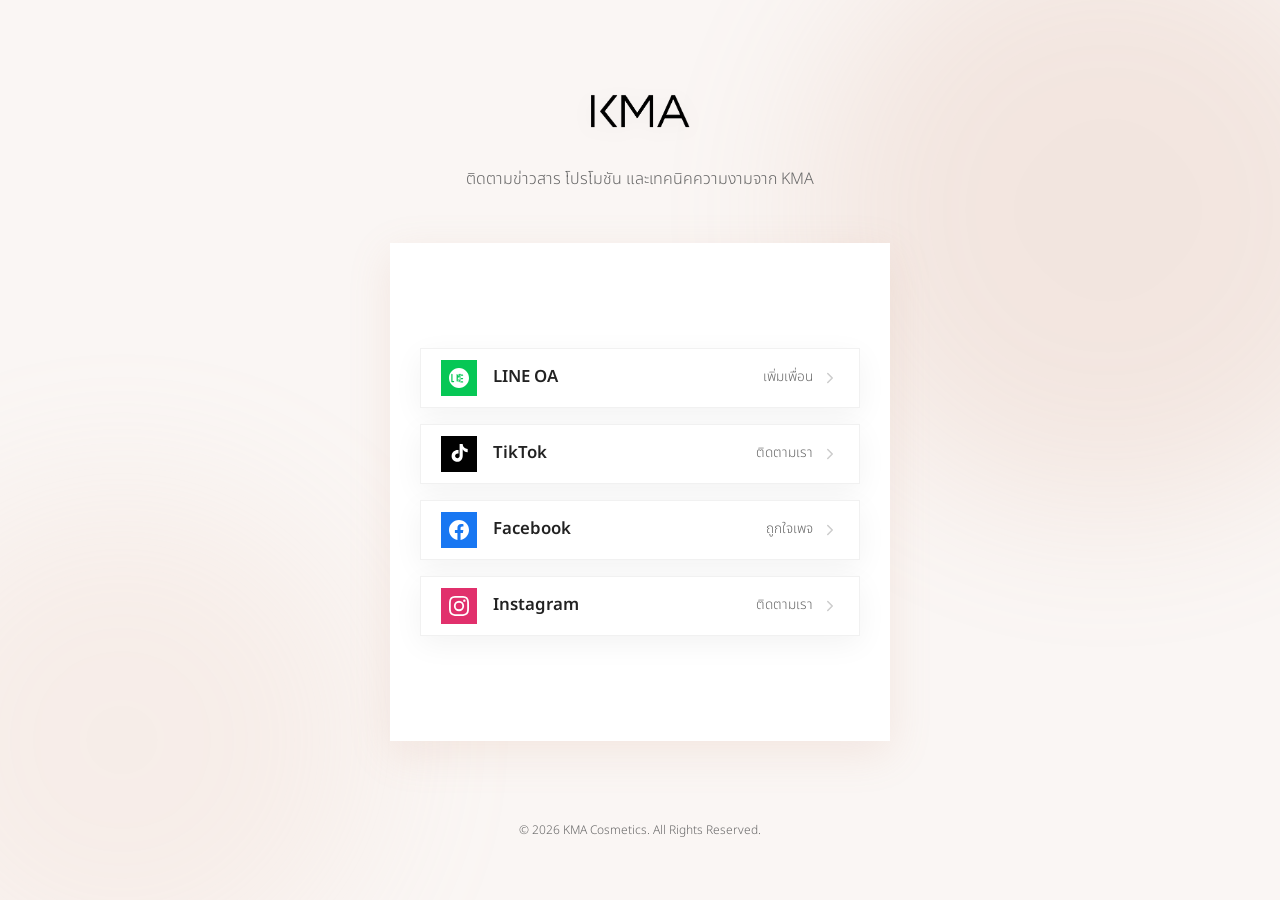
==== index.html @ 707985b0 "Add files via upload" ====
<!DOCTYPE html>
<html lang="th">
<head>
    <meta charset="UTF-8">
    <meta name="viewport" content="width=device-width, initial-scale=1.0">
    <title>KMA Cosmetics | Social Hub</title>
    
    <!-- Google Fonts -->
    <link rel="preconnect" href="https://fonts.googleapis.com">
    <link rel="preconnect" href="https://fonts.gstatic.com" crossorigin>
    <link href="https://fonts.googleapis.com/css2?family=Outfit:wght@300;400;600&family=Noto+Sans+Thai:wght@300;400;500;600;700&display=swap" rel="stylesheet">
    
    <!-- CSS Stylesheet -->
    <link rel="stylesheet" href="css/style.css">
    
    <!-- Favicon -->
    <link rel="icon" type="image/png" href="KMA_LOGO_Square.png">
</head>
<body>
    <div class="background-decor">
        <div class="circle circle-1"></div>
        <div class="circle circle-2"></div>
    </div>

    <div class="container">
        <header class="header animate-fade-in">
            <!-- KMA Logo Area (Using Brand Image Logo) -->
            <div class="logo-container">
                <img src="KMA_LOGO_Black_0.png" alt="KMA Cosmetics" class="kma-logo-img">
            </div>
            
            <!-- <h1 class="headline">Follow KMA</h1> -->
            <p class="subheadline">ติดตามข่าวสาร โปรโมชัน และเทคนิคความงามจาก KMA</p>
        </header>

        <main class="social-channels animate-slide-up">
            <!-- LINE OA -->
            <a href="#" class="social-btn line-btn" data-social="LINE" id="btn-line">
                <div class="icon-wrapper">
                    <!-- LINE SVG Icon (Corrected Standard Version) -->
                    <svg viewBox="0 0 16 16" class="social-icon" fill="currentColor">
                        <path d="M9.048 5.727c0-.282.229-.511.512-.511h1.246a.512.512 0 1 1 0 1.022H9.56v1.671h1.246a.512.512 0 1 1 0 1.022H9.56v1.73h1.246a.512.512 0 1 1 0 1.022H9.56a.512.512 0 0 1-.512-.512V5.727zM0 8c0 4.41 3.59 8 8 8 4.41 0 8-3.59 8-8s-3.59-8-8-8C3.59 0 0 3.59 0 8zm8.115-3.332a.498.498 0 0 1 .498.498v5.668a.498.498 0 0 1-.996 0V5.166a.498.498 0 0 1 .498-.498zm-4.004.498v5.668c0 .275-.223.498-.498.498H2.33a.498.498 0 0 1-.498-.498V5.166c0-.275.223-.498.498-.498a.498.498 0 0 1 .498.498v5.17h1.283zm1.968-.498a.498.498 0 0 1 .38.188l2.001 3.036v-2.726a.498.498 0 1 1 .996 0v5.668a.498.498 0 0 1-.383-.188l-1.998-3.035v2.725a.498.498 0 1 1-.996 0V5.166a.498.498 0 0 1 .498-.498z"/>
                    </svg>
                </div>
                <span class="social-name">LINE OA</span>
                <span class="social-action">เพิ่มเพื่อน</span>
                <div class="arrow-wrapper">
                    <svg viewBox="0 0 24 24" class="arrow-icon" fill="none" stroke="currentColor" stroke-width="2" stroke-linecap="round" stroke-linejoin="round">
                        <polyline points="9 18 15 12 9 6"></polyline>
                    </svg>
                </div>
            </a>

            <!-- TikTok -->
            <a href="#" class="social-btn tiktok-btn" data-social="TikTok" id="btn-tiktok">
                <div class="icon-wrapper">
                    <!-- TikTok SVG Icon -->
                    <svg viewBox="0 0 24 24" class="social-icon" fill="currentColor">
                        <path d="M12.525.02c1.31-.03 2.61-.01 3.91-.02.08 1.53.63 3.09 1.75 4.17 1.12 1.11 2.7 1.62 4.24 1.79v4.03c-1.44-.06-2.89-.52-4.06-1.39-.77-.57-1.39-1.33-1.89-2.18v7.58c.02 1.83-.53 3.69-1.72 5.07-1.45 1.75-3.88 2.62-6.13 2.22-2.28-.35-4.32-2.02-5.06-4.22-.96-2.73-.24-6.06 1.89-7.98 1.6-1.49 3.86-2.17 6-1.77v4.1c-1.12-.34-2.39-.08-3.23.74-.83.78-1.11 2.05-.68 3.12.39 1.05 1.51 1.78 2.62 1.71 1.25.02 2.37-.91 2.53-2.15.06-.5.03-1.02.03-1.52V.02z"/>
                    </svg>
                </div>
                <span class="social-name">TikTok</span>
                <span class="social-action">ติดตามเรา</span>
                <div class="arrow-wrapper">
                    <svg viewBox="0 0 24 24" class="arrow-icon" fill="none" stroke="currentColor" stroke-width="2" stroke-linecap="round" stroke-linejoin="round">
                        <polyline points="9 18 15 12 9 6"></polyline>
                    </svg>
                </div>
            </a>

            <!-- Facebook -->
            <a href="#" class="social-btn facebook-btn" data-social="Facebook" id="btn-facebook">
                <div class="icon-wrapper">
                    <!-- Facebook SVG Icon -->
                    <svg viewBox="0 0 24 24" class="social-icon" fill="currentColor">
                        <path d="M24 12.073c0-6.627-5.373-12-12-12s-12 5.373-12 12c0 5.99 4.388 10.954 10.125 11.854v-8.385H7.078v-3.47h3.047V9.43c0-3.007 1.792-4.669 4.533-4.669 1.312 0 2.686.235 2.686.235v2.953H15.83c-1.491 0-1.956.925-1.956 1.874v2.25h3.328l-.532 3.47h-2.796v8.385C19.612 23.027 24 18.062 24 12.073z"/>
                    </svg>
                </div>
                <span class="social-name">Facebook</span>
                <span class="social-action">ถูกใจเพจ</span>
                <div class="arrow-wrapper">
                    <svg viewBox="0 0 24 24" class="arrow-icon" fill="none" stroke="currentColor" stroke-width="2" stroke-linecap="round" stroke-linejoin="round">
                        <polyline points="9 18 15 12 9 6"></polyline>
                    </svg>
                </div>
            </a>

            <!-- Instagram -->
            <a href="#" class="social-btn instagram-btn" data-social="Instagram" id="btn-instagram">
                <div class="icon-wrapper">
                    <!-- Instagram SVG Icon -->
                    <svg viewBox="0 0 24 24" class="social-icon" fill="currentColor">
                        <path d="M12 2.163c3.204 0 3.584.012 4.85.07 3.252.148 4.771 1.691 4.919 4.919.058 1.265.069 1.645.069 4.849 0 3.205-.012 3.584-.069 4.849-.149 3.225-1.664 4.771-4.919 4.919-1.266.058-1.644.07-4.85.07-3.204 0-3.584-.012-4.849-.07-3.26-.149-4.771-1.699-4.919-4.92-.058-1.265-.07-1.644-.07-4.849 0-3.204.013-3.583.07-4.849.149-3.227 1.664-4.771 4.919-4.919 1.266-.057 1.645-.069 4.849-.069zM12 0C8.741 0 8.333.014 7.053.072 2.695.272.273 2.69.073 7.051.014 8.333 0 8.741 0 12c0 3.259.014 3.668.072 4.948.2 4.358 2.618 6.78 6.98 6.98 1.281.058 1.689.072 4.948.072 3.259 0 3.668-.014 4.948-.072 4.354-.2 6.782-2.618 6.979-6.98.059-1.28.073-1.689.073-4.948 0-3.259-.014-3.667-.072-4.947-.196-4.354-2.617-6.78-6.979-6.98C15.668.014 15.259 0 12 0zm0 5.838a6.162 6.162 0 1 0 0 12.324 6.162 6.162 0 0 0 0-12.324zM12 16a4 4 0 1 1 0-8 4 4 0 0 1 0 8zm6.406-11.845a1.44 1.44 0 1 0 0 2.881 1.44 1.44 0 0 0 0-2.881z"/>
                    </svg>
                </div>
                <span class="social-name">Instagram</span>
                <span class="social-action">ติดตามเรา</span>
                <div class="arrow-wrapper">
                    <svg viewBox="0 0 24 24" class="arrow-icon" fill="none" stroke="currentColor" stroke-width="2" stroke-linecap="round" stroke-linejoin="round">
                        <polyline points="9 18 15 12 9 6"></polyline>
                    </svg>
                </div>
            </a>
        </main>

        <footer class="footer animate-fade-in" style="animation-delay: 0.4s;">
            <p class="copyright">&copy; 2026 KMA Cosmetics. All Rights Reserved.</p>
        </footer>
    </div>

    <!-- JS Logic -->
    <script src="js/app.js"></script>
</body>
</html>
---- css/style.css ----
/* KMA Cosmetics - Social Hub Stylesheet */

/* CSS Variables */
:root {
    --primary-color: #C98B6F;
    --primary-light: #E5BCA9;
    --primary-dark: #A36449;
    --bg-color: #FFFFFF;
    --text-color: #222222;
    --text-muted: #666666;
    --border-radius: 0px;
    --button-radius: 0px;
    
    /* Social Colors */
    --line-color: #06C755;
    --tiktok-color: #010101;
    --facebook-color: #1877F2;
    --instagram-color: #E1306C;
    
    /* System Font */
    --font-family: 'Noto Sans Thai', 'Outfit', -apple-system, BlinkMacSystemFont, "Segoe UI", Roboto, sans-serif;
    
    /* Shadows */
    --shadow-soft: 0 8px 30px rgba(0, 0, 0, 0.05);
    --shadow-medium: 0 12px 40px rgba(201, 139, 111, 0.15);
    --shadow-hover: 0 15px 35px rgba(201, 139, 111, 0.25);
}

/* Reset Styles */
* {
    margin: 0;
    padding: 0;
    box-sizing: border-box;
    -webkit-tap-highlight-color: transparent;
}

body {
    font-family: var(--font-family);
    background-color: var(--bg-color);
    color: var(--text-color);
    line-height: 1.6;
    min-height: 100vh;
    display: flex;
    justify-content: center;
    align-items: center;
    position: relative;
    overflow-x: hidden;
}

/* Decorative Background */
.background-decor {
    position: absolute;
    top: 0;
    left: 0;
    width: 100%;
    height: 100%;
    z-index: -1;
    overflow: hidden;
}

.circle {
    position: absolute;
    border-radius: 50%;
    filter: blur(80px);
    opacity: 0.15;
}

.circle-1 {
    top: -10%;
    right: -10%;
    width: 400px;
    height: 400px;
    background-color: var(--primary-color);
}

.circle-2 {
    bottom: -10%;
    left: -10%;
    width: 350px;
    height: 350px;
    background-color: var(--primary-light);
}

/* Layout Container */
.container {
    width: 100%;
    max-width: 500px; /* Default Mobile-first container size */
    padding: 24px 20px;
    display: flex;
    flex-direction: column;
    align-items: center;
    min-height: 100vh;
    justify-content: space-between;
}

/* Header Styles */
.header {
    text-align: center;
    margin-top: 40px;
    margin-bottom: 40px;
    width: 100%;
}

.logo-container {
    display: flex;
    justify-content: center;
    align-items: center;
    margin-bottom: 24px;
    width: 100%;
}

.kma-logo-img {
    width: 130px;
    height: auto;
    object-fit: contain;
    filter: drop-shadow(0 4px 10px rgba(0, 0, 0, 0.05));
    transition: transform 0.3s cubic-bezier(0.16, 1, 0.3, 1);
}

.kma-logo-img:hover {
    transform: scale(1.04);
}

.headline {
    font-size: 1.5rem;
    font-weight: 700;
    margin-bottom: 8px;
    color: var(--text-color);
}

.subheadline {
    font-size: 0.95rem;
    color: var(--text-muted);
    font-weight: 300;
    max-width: 320px;
    margin: 0 auto;
}

/* Social Buttons Styling */
.social-channels {
    width: 100%;
    display: flex;
    flex-direction: column;
    gap: 16px; /* Space between buttons: 12px - 16px */
    flex-grow: 1;
    justify-content: center;
    max-width: 100%;
}

.social-btn {
    display: flex;
    align-items: center;
    width: 100%;
    height: 60px; /* Height must be at least 56px */
    background: #FFFFFF;
    border: 1px solid rgba(221, 221, 221, 0.4);
    border-radius: var(--button-radius);
    padding: 0 20px;
    text-decoration: none;
    color: var(--text-color);
    box-shadow: var(--shadow-soft);
    transition: all 0.3s cubic-bezier(0.16, 1, 0.3, 1);
    position: relative;
    overflow: hidden;
}

/* Social Button Hover States */
.social-btn:hover {
    transform: translateY(-2px);
    box-shadow: var(--shadow-hover);
    border-color: var(--primary-light);
}

/* Social Button Active (Click) States */
.social-btn:active {
    transform: translateY(1px);
    box-shadow: var(--shadow-soft);
}

/* Icon Wrapper */
.icon-wrapper {
    width: 36px;
    height: 36px;
    border-radius: 0;
    display: flex;
    align-items: center;
    justify-content: center;
    margin-right: 16px;
    color: #FFFFFF;
    transition: transform 0.3s ease;
}

.social-btn:hover .icon-wrapper {
    transform: scale(1.1);
}

/* Social Icon SVGs */
.social-icon {
    width: 20px;
    height: 20px;
}

/* Specific Social Brand Colors */
.line-btn .icon-wrapper {
    background-color: var(--line-color);
}
.line-btn:hover {
    border-color: var(--line-color);
}

.tiktok-btn .icon-wrapper {
    background-color: var(--tiktok-color);
}
.tiktok-btn:hover {
    border-color: var(--tiktok-color);
}

.facebook-btn .icon-wrapper {
    background-color: var(--facebook-color);
}
.facebook-btn:hover {
    border-color: var(--facebook-color);
}

.instagram-btn .icon-wrapper {
    background-color: var(--instagram-color);
}
.instagram-btn:hover {
    border-color: var(--instagram-color);
}

/* Text on buttons */
.social-name {
    font-size: 1.05rem;
    font-weight: 600;
    flex-grow: 1;
}

.social-action {
    font-size: 0.85rem;
    color: var(--text-muted);
    margin-right: 8px;
    font-weight: 300;
}

/* Arrow Wrapper */
.arrow-wrapper {
    display: flex;
    align-items: center;
    justify-content: center;
    color: #CCCCCC;
    transition: transform 0.3s ease, color 0.3s ease;
}

.social-btn:hover .arrow-wrapper {
    transform: translateX(4px);
    color: var(--primary-color);
}

.arrow-icon {
    width: 18px;
    height: 18px;
}

/* Footer */
.footer {
    text-align: center;
    margin-top: 40px;
    margin-bottom: 20px;
    width: 100%;
}

.copyright {
    font-size: 0.75rem;
    color: var(--text-muted);
    font-weight: 300;
}

/* Animations */
.animate-fade-in {
    opacity: 0;
    animation: fadeIn 0.8s cubic-bezier(0.16, 1, 0.3, 1) forwards;
}

.animate-slide-up {
    opacity: 0;
    transform: translateY(20px);
    animation: slideUp 0.8s cubic-bezier(0.16, 1, 0.3, 1) 0.15s forwards;
}

@keyframes fadeIn {
    to {
        opacity: 1;
    }
}

@keyframes slideUp {
    to {
        opacity: 1;
        transform: translateY(0);
    }
}

/* Media Queries */

/* Tablet Viewports (768px - 1023px) */
@media (min-width: 768px) {
    .container {
        max-width: 720px;
        padding: 40px 30px;
    }
    
    .social-channels {
        display: grid;
        grid-template-columns: repeat(2, 1fr); /* 2 Column Layout */
        gap: 20px;
        align-content: center;
    }
    
    .headline {
        font-size: 1.8rem;
    }
    
    .subheadline {
        font-size: 1rem;
        max-width: 400px;
    }
}

/* Desktop Viewports (1024px+) */
@media (min-width: 1024px) {
    body {
        background-color: #FAF6F4; /* Sleek elegant warm white for desktop page */
    }
    
    .container {
        max-width: 1200px;
        justify-content: center;
        gap: 40px;
    }
    
    /* Social Hub Card alignment */
    .social-channels {
        max-width: 500px;
        display: flex;
        flex-direction: column;
        background: #FFFFFF;
        padding: 30px;
        border-radius: 0;
        box-shadow: var(--shadow-medium);
        gap: 16px;
    }
    
    .header {
        margin-bottom: 10px;
    }
    
    .circle-1 {
        width: 600px;
        height: 600px;
    }
    
    .circle-2 {
        width: 500px;
        height: 500px;
    }
}
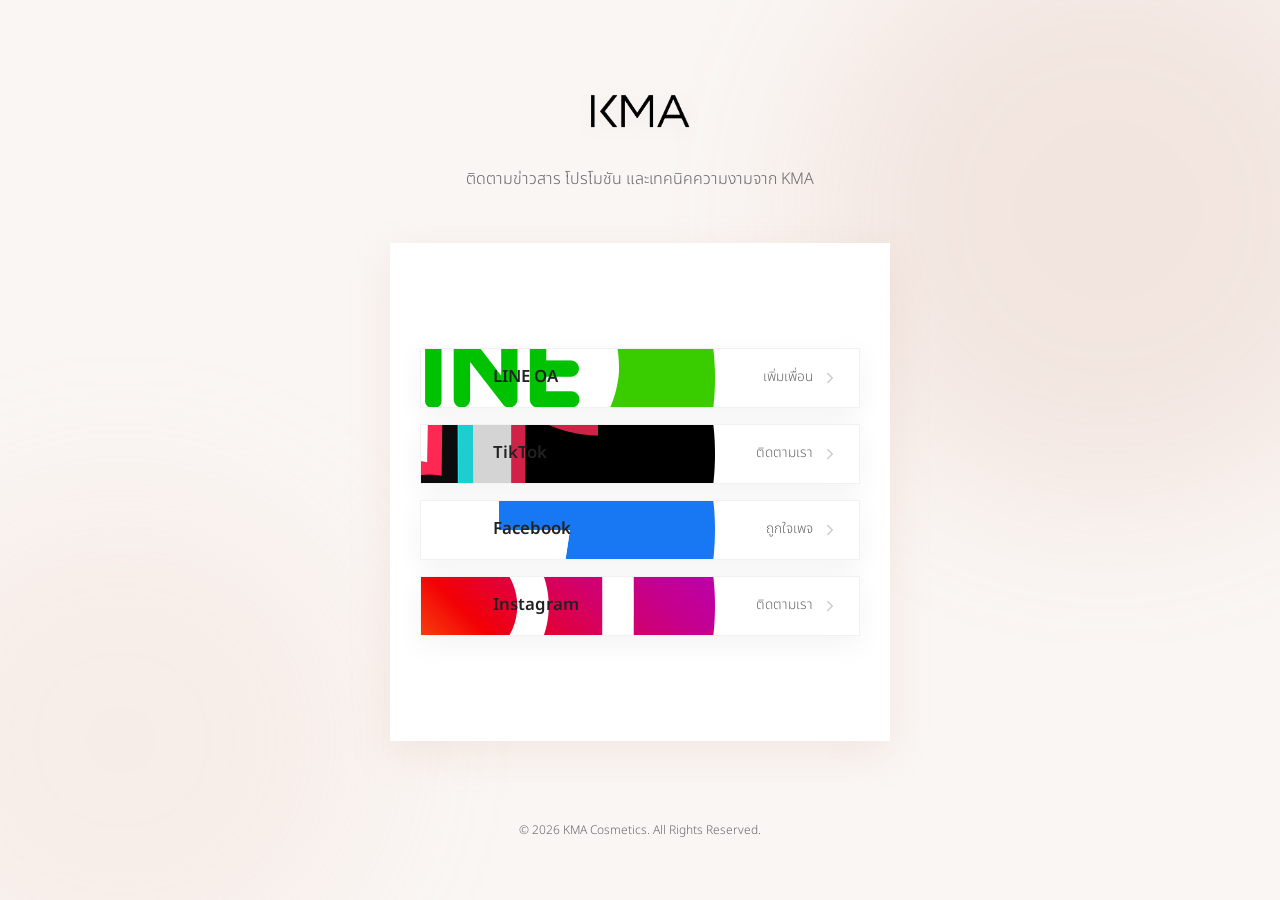
==== commit ee8f84b7: "Add files via upload" ====
--- a/index.html
+++ b/index.html
@@ -37,10 +37,7 @@
             <!-- LINE OA -->
             <a href="#" class="social-btn line-btn" data-social="LINE" id="btn-line">
                 <div class="icon-wrapper">
-                    <!-- LINE SVG Icon (Corrected Standard Version) -->
-                    <svg viewBox="0 0 16 16" class="social-icon" fill="currentColor">
-                        <path d="M9.048 5.727c0-.282.229-.511.512-.511h1.246a.512.512 0 1 1 0 1.022H9.56v1.671h1.246a.512.512 0 1 1 0 1.022H9.56v1.73h1.246a.512.512 0 1 1 0 1.022H9.56a.512.512 0 0 1-.512-.512V5.727zM0 8c0 4.41 3.59 8 8 8 4.41 0 8-3.59 8-8s-3.59-8-8-8C3.59 0 0 3.59 0 8zm8.115-3.332a.498.498 0 0 1 .498.498v5.668a.498.498 0 0 1-.996 0V5.166a.498.498 0 0 1 .498-.498zm-4.004.498v5.668c0 .275-.223.498-.498.498H2.33a.498.498 0 0 1-.498-.498V5.166c0-.275.223-.498.498-.498a.498.498 0 0 1 .498.498v5.17h1.283zm1.968-.498a.498.498 0 0 1 .38.188l2.001 3.036v-2.726a.498.498 0 1 1 .996 0v5.668a.498.498 0 0 1-.383-.188l-1.998-3.035v2.725a.498.498 0 1 1-.996 0V5.166a.498.498 0 0 1 .498-.498z"/>
-                    </svg>
+                    <img src="line.png" alt="LINE OA" class="social-icon-img">
                 </div>
                 <span class="social-name">LINE OA</span>
                 <span class="social-action">เพิ่มเพื่อน</span>
@@ -54,10 +51,7 @@
             <!-- TikTok -->
             <a href="#" class="social-btn tiktok-btn" data-social="TikTok" id="btn-tiktok">
                 <div class="icon-wrapper">
-                    <!-- TikTok SVG Icon -->
-                    <svg viewBox="0 0 24 24" class="social-icon" fill="currentColor">
-                        <path d="M12.525.02c1.31-.03 2.61-.01 3.91-.02.08 1.53.63 3.09 1.75 4.17 1.12 1.11 2.7 1.62 4.24 1.79v4.03c-1.44-.06-2.89-.52-4.06-1.39-.77-.57-1.39-1.33-1.89-2.18v7.58c.02 1.83-.53 3.69-1.72 5.07-1.45 1.75-3.88 2.62-6.13 2.22-2.28-.35-4.32-2.02-5.06-4.22-.96-2.73-.24-6.06 1.89-7.98 1.6-1.49 3.86-2.17 6-1.77v4.1c-1.12-.34-2.39-.08-3.23.74-.83.78-1.11 2.05-.68 3.12.39 1.05 1.51 1.78 2.62 1.71 1.25.02 2.37-.91 2.53-2.15.06-.5.03-1.02.03-1.52V.02z"/>
-                    </svg>
+                    <img src="tik-tok.png" alt="TikTok" class="social-icon-img">
                 </div>
                 <span class="social-name">TikTok</span>
                 <span class="social-action">ติดตามเรา</span>
@@ -71,10 +65,7 @@
             <!-- Facebook -->
             <a href="#" class="social-btn facebook-btn" data-social="Facebook" id="btn-facebook">
                 <div class="icon-wrapper">
-                    <!-- Facebook SVG Icon -->
-                    <svg viewBox="0 0 24 24" class="social-icon" fill="currentColor">
-                        <path d="M24 12.073c0-6.627-5.373-12-12-12s-12 5.373-12 12c0 5.99 4.388 10.954 10.125 11.854v-8.385H7.078v-3.47h3.047V9.43c0-3.007 1.792-4.669 4.533-4.669 1.312 0 2.686.235 2.686.235v2.953H15.83c-1.491 0-1.956.925-1.956 1.874v2.25h3.328l-.532 3.47h-2.796v8.385C19.612 23.027 24 18.062 24 12.073z"/>
-                    </svg>
+                    <img src="facebook.png" alt="Facebook" class="social-icon-img">
                 </div>
                 <span class="social-name">Facebook</span>
                 <span class="social-action">ถูกใจเพจ</span>
@@ -88,10 +79,7 @@
             <!-- Instagram -->
             <a href="#" class="social-btn instagram-btn" data-social="Instagram" id="btn-instagram">
                 <div class="icon-wrapper">
-                    <!-- Instagram SVG Icon -->
-                    <svg viewBox="0 0 24 24" class="social-icon" fill="currentColor">
-                        <path d="M12 2.163c3.204 0 3.584.012 4.85.07 3.252.148 4.771 1.691 4.919 4.919.058 1.265.069 1.645.069 4.849 0 3.205-.012 3.584-.069 4.849-.149 3.225-1.664 4.771-4.919 4.919-1.266.058-1.644.07-4.85.07-3.204 0-3.584-.012-4.849-.07-3.26-.149-4.771-1.699-4.919-4.92-.058-1.265-.07-1.644-.07-4.849 0-3.204.013-3.583.07-4.849.149-3.227 1.664-4.771 4.919-4.919 1.266-.057 1.645-.069 4.849-.069zM12 0C8.741 0 8.333.014 7.053.072 2.695.272.273 2.69.073 7.051.014 8.333 0 8.741 0 12c0 3.259.014 3.668.072 4.948.2 4.358 2.618 6.78 6.98 6.98 1.281.058 1.689.072 4.948.072 3.259 0 3.668-.014 4.948-.072 4.354-.2 6.782-2.618 6.979-6.98.059-1.28.073-1.689.073-4.948 0-3.259-.014-3.667-.072-4.947-.196-4.354-2.617-6.78-6.979-6.98C15.668.014 15.259 0 12 0zm0 5.838a6.162 6.162 0 1 0 0 12.324 6.162 6.162 0 0 0 0-12.324zM12 16a4 4 0 1 1 0-8 4 4 0 0 1 0 8zm6.406-11.845a1.44 1.44 0 1 0 0 2.881 1.44 1.44 0 0 0 0-2.881z"/>
-                    </svg>
+                    <img src="social.png" alt="Instagram" class="social-icon-img">
                 </div>
                 <span class="social-name">Instagram</span>
                 <span class="social-action">ติดตามเรา</span>
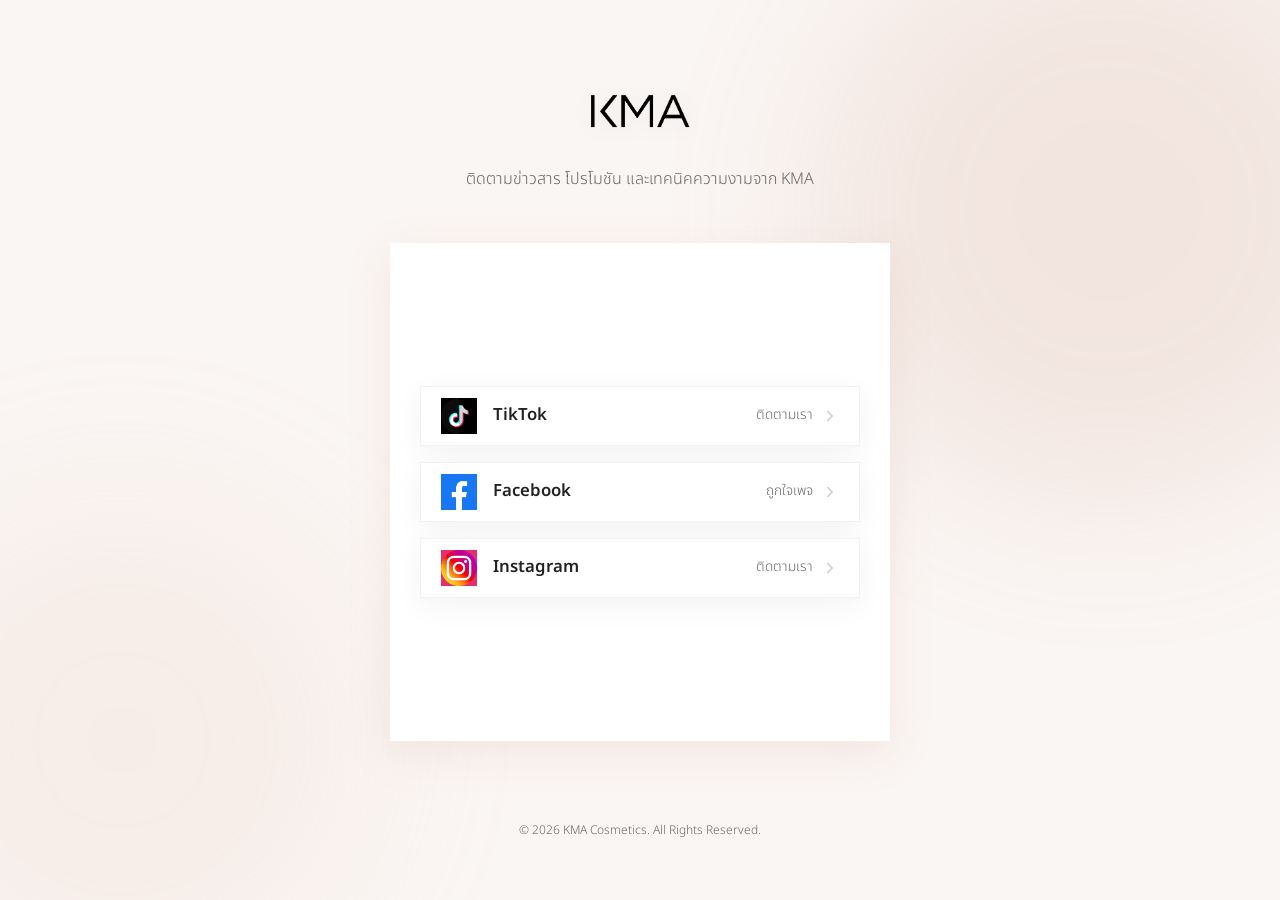
==== commit 36073005: "Add files via upload" ====
--- a/index.html
+++ b/index.html
@@ -35,7 +35,7 @@
 
         <main class="social-channels animate-slide-up">
             <!-- LINE OA -->
-            <a href="#" class="social-btn line-btn" data-social="LINE" id="btn-line">
+            <!-- <a href="#" class="social-btn line-btn" data-social="LINE" id="btn-line">
                 <div class="icon-wrapper">
                     <img src="line.png" alt="LINE OA" class="social-icon-img">
                 </div>
@@ -46,7 +46,7 @@
                         <polyline points="9 18 15 12 9 6"></polyline>
                     </svg>
                 </div>
-            </a>
+            </a> -->
 
             <!-- TikTok -->
             <a href="#" class="social-btn tiktok-btn" data-social="TikTok" id="btn-tiktok">
--- a/css/style.css
+++ b/css/style.css
@@ -200,6 +200,14 @@
     height: 20px;
 }
 
+/* Social Icon PNG Images */
+.social-icon-img {
+    width: 100%;
+    height: 100%;
+    object-fit: contain;
+    display: block;
+}
+
 /* Specific Social Brand Colors */
 .line-btn .icon-wrapper {
     background-color: var(--line-color);
